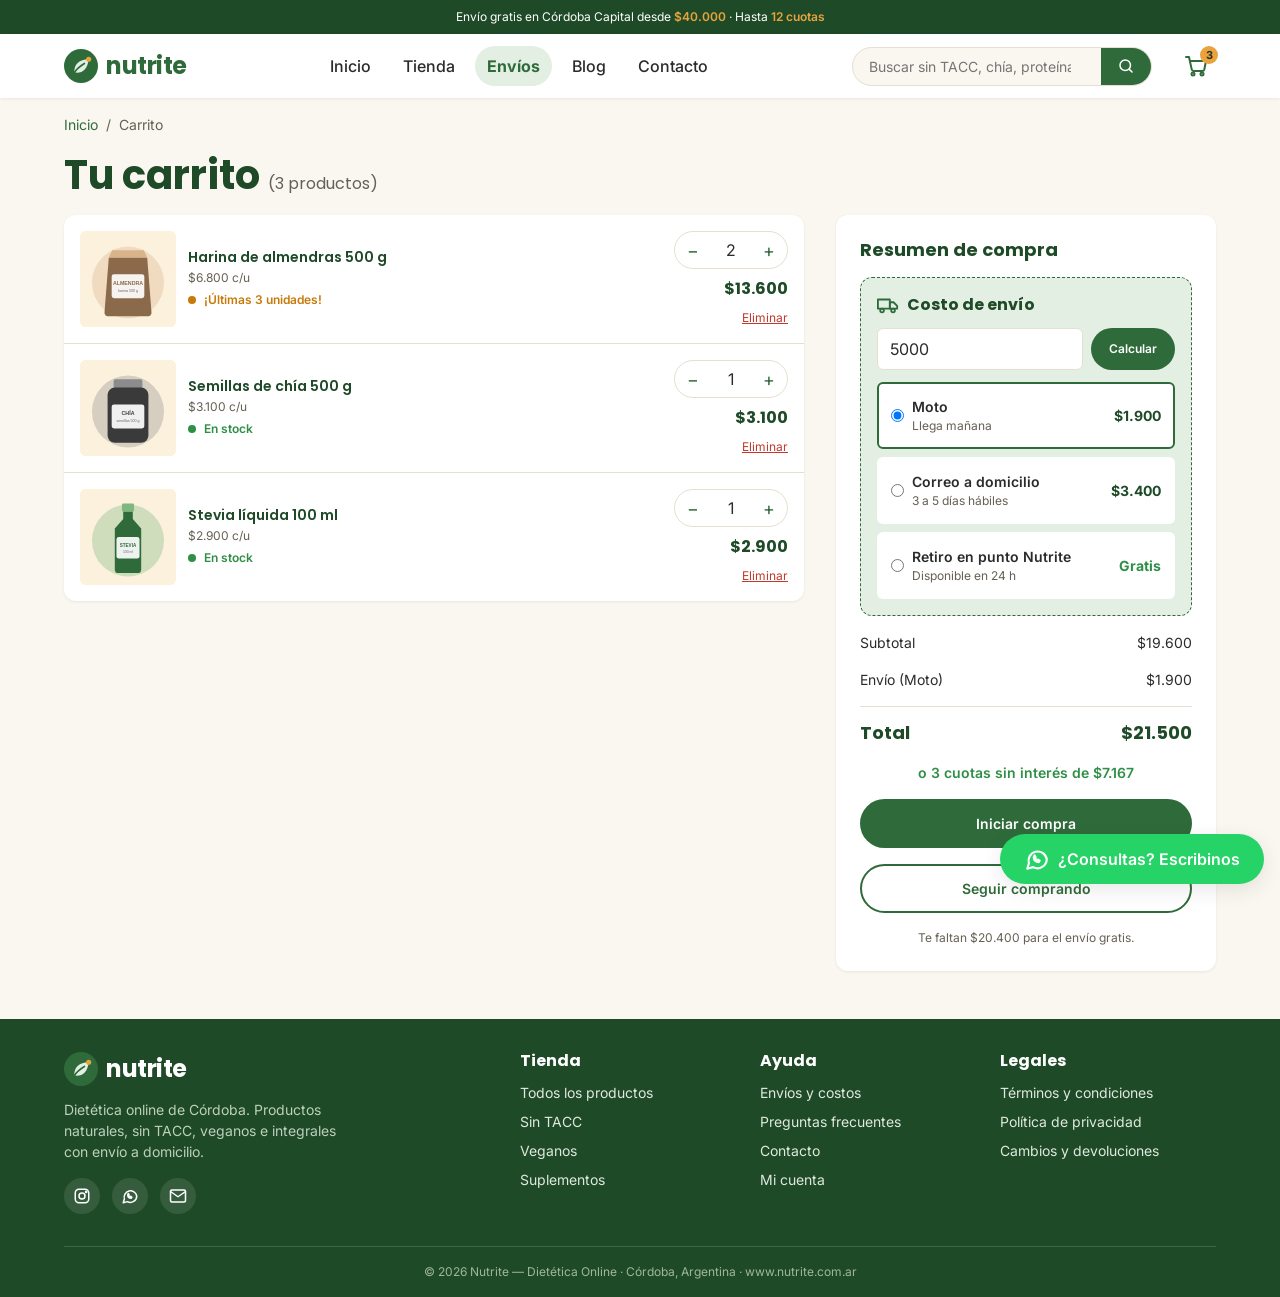
==== carrito.html @ f54d7ce0 "Base del TP4: Nutrite SP3 sin carpeta /pages y CSS unificado en un solo main.css" ====
<!DOCTYPE html>
<html lang="es">
<head>
  <meta charset="UTF-8">
  <meta name="viewport" content="width=device-width, initial-scale=1.0">
  <meta name="description" content="Tu carrito de compras en Nutrite.">
  <title>Carrito | Nutrite — Dietética Online</title>
  <link rel="icon" href="assets/img/logo.svg" type="image/svg+xml">
  <link rel="preconnect" href="https://fonts.googleapis.com">
  <link rel="preconnect" href="https://fonts.gstatic.com" crossorigin>
  <link href="https://fonts.googleapis.com/css2?family=Inter:wght@400;500;600;700&family=Poppins:wght@600;700&display=swap" rel="stylesheet">
  <link rel="stylesheet" href="assets/css/main.css">
</head>
<body>
  <div class="barra-promo">
    Envío gratis en Córdoba Capital desde <span class="barra-promo__destacado">$40.000</span> · Hasta <span class="barra-promo__destacado">12 cuotas</span>
  </div>

  <header class="header">
    <div class="header__contenido l-contenedor">
      <input type="checkbox" id="menu-toggle" class="header__toggle-input">
      <label for="menu-toggle" class="header__toggle" aria-label="Abrir menú">
        <span class="header__toggle-linea"></span>
        <span class="header__toggle-linea"></span>
        <span class="header__toggle-linea"></span>
      </label>

      <a href="index.html" class="logo" aria-label="Nutrite - Inicio">
        <img class="logo__imagen" src="assets/img/logo.svg" alt="">
        <span class="logo__texto">nutrite</span>
      </a>

      <nav class="nav" aria-label="Navegación principal">
        <ul class="nav__lista">
          <li class="nav__item"><a class="nav__link" href="index.html">Inicio</a></li>
          <li class="nav__item"><a class="nav__link" href="catalogo.html">Tienda</a></li>
          <li class="nav__item"><a class="nav__link nav__link--activo" href="carrito.html">Envíos</a></li>
          <li class="nav__item"><a class="nav__link" href="#">Blog</a></li>
          <li class="nav__item"><a class="nav__link" href="contacto.html">Contacto</a></li>
        </ul>
      </nav>

      <form class="buscador" action="catalogo.html" role="search">
        <label for="buscar" class="u-visualmente-oculto">Buscar productos</label>
        <input class="buscador__input" type="search" id="buscar" name="q" placeholder="Buscar sin TACC, chía, proteína...">
        <button class="buscador__boton" type="submit" aria-label="Buscar">
          <img class="buscador__icono" src="assets/img/iconos/buscar-blanco.svg" alt="">
        </button>
      </form>

      <a href="carrito.html" class="carrito-icono" aria-label="Ver carrito (3 productos)">
        <img class="carrito-icono__imagen" src="assets/img/iconos/carrito.svg" alt="">
        <span class="carrito-icono__contador">3</span>
      </a>
    </div>
  </header>

  <main>
    <div class="l-contenedor">
      <nav class="breadcrumb" aria-label="Migas de pan">
        <ol class="breadcrumb__lista"><li class="breadcrumb__item"><a class="breadcrumb__link" href="index.html">Inicio</a></li><li class="breadcrumb__item">Carrito</li></ol>
      </nav>
      <h1>Tu carrito <span class="carrito__cantidad">(3 productos)</span></h1>

      <div class="carrito u-mt-4">
        <ul class="carrito__lista">
          <li class="item-carrito">
            <img class="item-carrito__imagen" src="assets/img/productos/harina-almendras.svg" alt="Harina de almendras 500 g">
            <div class="item-carrito__info">
              <h3 class="item-carrito__nombre">Harina de almendras 500 g</h3>
              <span class="item-carrito__unitario">$6.800 c/u</span>
              <span class="stock stock--ultimas">¡Últimas 3 unidades!</span>
            </div>
            <div class="item-carrito__acciones">
              <div class="cantidad"><button class="cantidad__boton" aria-label="Restar">−</button><input class="cantidad__input" type="number" value="2" aria-label="Cantidad"><button class="cantidad__boton" aria-label="Sumar">+</button></div>
              <span class="item-carrito__subtotal">$13.600</span>
              <button class="item-carrito__eliminar">Eliminar</button>
            </div>
          </li>
          <li class="item-carrito">
            <img class="item-carrito__imagen" src="assets/img/productos/semillas-chia.svg" alt="Semillas de chía 500 g">
            <div class="item-carrito__info">
              <h3 class="item-carrito__nombre">Semillas de chía 500 g</h3>
              <span class="item-carrito__unitario">$3.100 c/u</span>
              <span class="stock stock--disponible">En stock</span>
            </div>
            <div class="item-carrito__acciones">
              <div class="cantidad"><button class="cantidad__boton" aria-label="Restar">−</button><input class="cantidad__input" type="number" value="1" aria-label="Cantidad"><button class="cantidad__boton" aria-label="Sumar">+</button></div>
              <span class="item-carrito__subtotal">$3.100</span>
              <button class="item-carrito__eliminar">Eliminar</button>
            </div>
          </li>
          <li class="item-carrito">
            <img class="item-carrito__imagen" src="assets/img/productos/stevia-liquida.svg" alt="Stevia líquida 100 ml">
            <div class="item-carrito__info">
              <h3 class="item-carrito__nombre">Stevia líquida 100 ml</h3>
              <span class="item-carrito__unitario">$2.900 c/u</span>
              <span class="stock stock--disponible">En stock</span>
            </div>
            <div class="item-carrito__acciones">
              <div class="cantidad"><button class="cantidad__boton" aria-label="Restar">−</button><input class="cantidad__input" type="number" value="1" aria-label="Cantidad"><button class="cantidad__boton" aria-label="Sumar">+</button></div>
              <span class="item-carrito__subtotal">$2.900</span>
              <button class="item-carrito__eliminar">Eliminar</button>
            </div>
          </li>
        </ul>

        <aside class="resumen">
          <h2 class="resumen__titulo">Resumen de compra</h2>

          <div class="calculadora-envio">
            <h3 class="calculadora-envio__titulo"><img class="calculadora-envio__icono" src="assets/img/iconos/envio.svg" alt=""> Costo de envío</h3>
            <form class="calculadora-envio__form">
              <label for="cp-carrito" class="u-visualmente-oculto">Código postal</label>
              <input class="calculadora-envio__input" id="cp-carrito" type="text" inputmode="numeric" value="5000">
              <button class="btn btn--primario btn--chico" type="submit">Calcular</button>
            </form>
            <div class="calculadora-envio__resultados">
              <label class="opcion-envio"><span class="opcion-envio__info"><input type="radio" name="envio" checked><span><span class="opcion-envio__nombre">Moto</span><span class="opcion-envio__tiempo">Llega mañana</span></span></span><span class="opcion-envio__precio">$1.900</span></label>
              <label class="opcion-envio"><span class="opcion-envio__info"><input type="radio" name="envio"><span><span class="opcion-envio__nombre">Correo a domicilio</span><span class="opcion-envio__tiempo">3 a 5 días hábiles</span></span></span><span class="opcion-envio__precio">$3.400</span></label>
              <label class="opcion-envio"><span class="opcion-envio__info"><input type="radio" name="envio"><span><span class="opcion-envio__nombre">Retiro en punto Nutrite</span><span class="opcion-envio__tiempo">Disponible en 24 h</span></span></span><span class="opcion-envio__precio opcion-envio__precio--gratis">Gratis</span></label>
            </div>
          </div>

          <div class="resumen__linea"><span>Subtotal</span><span>$19.600</span></div>
          <div class="resumen__linea"><span>Envío (Moto)</span><span>$1.900</span></div>
          <div class="resumen__linea resumen__linea--total"><span>Total</span><span>$21.500</span></div>
          <p class="producto__cuotas u-texto-centro">o 3 cuotas sin interés de $7.167</p>
          <a class="btn btn--primario btn--bloque" href="checkout.html">Iniciar compra</a>
          <a class="btn btn--secundario btn--bloque" href="catalogo.html">Seguir comprando</a>
          <p class="resumen__nota">Te faltan $20.400 para el envío gratis.</p>
        </aside>
      </div>
    </div>
  </main>

  <footer class="footer">
    <div class="l-contenedor">
      <div class="footer__grilla">
        <div class="footer__marca">
          <a href="index.html" class="logo logo--footer">
            <img class="logo__imagen" src="assets/img/logo.svg" alt="">
            <span class="logo__texto logo__texto--claro">nutrite</span>
          </a>
          <p class="footer__descripcion">Dietética online de Córdoba. Productos naturales, sin TACC, veganos e integrales con envío a domicilio.</p>
          <div class="footer__redes">
            <a class="footer__red" href="https://www.instagram.com/nutrite_dieteticaonline" aria-label="Instagram"><img class="footer__red-icono" src="assets/img/iconos/camara-blanco.svg" alt=""></a>
            <a class="footer__red" href="#" aria-label="WhatsApp"><img class="footer__red-icono" src="assets/img/iconos/chat-blanco.svg" alt=""></a>
            <a class="footer__red" href="#" aria-label="Email"><img class="footer__red-icono" src="assets/img/iconos/mail-blanco.svg" alt=""></a>
          </div>
        </div>
        <div>
          <h3 class="footer__titulo">Tienda</h3>
          <ul class="footer__lista">
            <li><a class="footer__link" href="catalogo.html">Todos los productos</a></li>
            <li><a class="footer__link" href="catalogo.html">Sin TACC</a></li>
            <li><a class="footer__link" href="catalogo.html">Veganos</a></li>
            <li><a class="footer__link" href="catalogo.html">Suplementos</a></li>
          </ul>
        </div>
        <div>
          <h3 class="footer__titulo">Ayuda</h3>
          <ul class="footer__lista">
            <li><a class="footer__link" href="carrito.html">Envíos y costos</a></li>
            <li><a class="footer__link" href="contacto.html">Preguntas frecuentes</a></li>
            <li><a class="footer__link" href="contacto.html">Contacto</a></li>
            <li><a class="footer__link" href="#">Mi cuenta</a></li>
          </ul>
        </div>
        <div>
          <h3 class="footer__titulo">Legales</h3>
          <ul class="footer__lista">
            <li><a class="footer__link" href="#">Términos y condiciones</a></li>
            <li><a class="footer__link" href="#">Política de privacidad</a></li>
            <li><a class="footer__link" href="#">Cambios y devoluciones</a></li>
          </ul>
        </div>
      </div>
      <p class="footer__legal">© 2026 Nutrite — Dietética Online · Córdoba, Argentina · www.nutrite.com.ar</p>
    </div>
  </footer>

  <a class="whatsapp-flotante" href="#" aria-label="Consultar por WhatsApp">
    <img class="whatsapp-flotante__icono" src="assets/img/iconos/chat-blanco.svg" alt="">
    <span class="whatsapp-flotante__texto">¿Consultas? Escribinos</span>
  </a>
</body>
</html>
---- assets/css/main.css ----
/* =========================================================
   NUTRITE — Hoja de estilos principal (unificada)
   Antes se cargaba en 19 archivos separados vía @import;
   se unificó en un solo archivo para evitar 19 requests HTTP
   extra en cascada al cargar la página.
   Metodología de nombres: BEM + prefijos (l-, u-, is-)
   ========================================================= */


/* ---- 1. Base — variables ---- */
/* =========================================================
   Variables (design tokens)
   Centralizan colores, tipografías, espaciados y breakpoints
   de referencia para mantener coherencia visual.
   ========================================================= */
:root {
  /* Paleta de marca */
  --color-primario: #2f6b3a;        /* verde hoja */
  --color-primario-oscuro: #1f4a28;
  --color-primario-claro: #e3efe2;
  --color-acento: #e8a33d;          /* miel */
  --color-acento-claro: #fcf1dd;

  /* Neutros */
  --color-fondo: #faf7f0;           /* crema */
  --color-superficie: #ffffff;
  --color-texto: #2b2b2b;
  --color-texto-suave: #666055;
  --color-borde: #e6dfd0;

  /* Estados de stock (Req. 2) */
  --color-stock-ok: #2f8f46;
  --color-stock-bajo: #c77a0a;
  --color-stock-sin: #c0392b;

  /* Tipografía */
  --fuente-titulos: "Poppins", system-ui, sans-serif;
  --fuente-texto: "Inter", system-ui, sans-serif;
  --texto-xs: 0.75rem;
  --texto-sm: 0.875rem;
  --texto-base: 1rem;
  --texto-lg: 1.125rem;
  --texto-xl: 1.5rem;
  --texto-2xl: 2rem;
  --texto-3xl: 2.5rem;

  /* Espaciado (escala de 4px) */
  --esp-1: 0.25rem;
  --esp-2: 0.5rem;
  --esp-3: 0.75rem;
  --esp-4: 1rem;
  --esp-5: 1.5rem;
  --esp-6: 2rem;
  --esp-7: 3rem;
  --esp-8: 4rem;

  /* Bordes y sombras */
  --radio-sm: 6px;
  --radio-md: 12px;
  --radio-lg: 20px;
  --radio-pill: 999px;
  --sombra-sm: 0 1px 3px rgba(43, 43, 43, 0.08);
  --sombra-md: 0 6px 20px rgba(43, 43, 43, 0.10);

  /* Layout */
  --ancho-max: 1200px;
  --alto-header: 64px;
  --transicion: 0.2s ease;
}

/* Breakpoints usados en los media queries (mobile-first):
   - Tablet chica:  min-width: 600px
   - Tablet:        min-width: 768px
   - Escritorio:    min-width: 1024px
   - Escritorio XL: min-width: 1280px */


/* ---- 1. Base — reset ---- */
/* Reset mínimo y moderno */
*,
*::before,
*::after { box-sizing: border-box; }

* { margin: 0; padding: 0; }

html { -webkit-text-size-adjust: 100%; scroll-behavior: smooth; }

body { min-height: 100vh; line-height: 1.5; }

img, svg, picture { display: block; max-width: 100%; height: auto; }

input, button, select, textarea { font: inherit; color: inherit; }

button { cursor: pointer; background: none; border: none; }

a { color: inherit; text-decoration: none; }

ul, ol { list-style: none; }

table { border-collapse: collapse; width: 100%; }


/* ---- 1. Base — tipografía ---- */
/* Tipografía base */
body {
  font-family: var(--fuente-texto);
  font-size: var(--texto-base);
  color: var(--color-texto);
  background-color: var(--color-fondo);
}

h1, h2, h3, h4 {
  font-family: var(--fuente-titulos);
  line-height: 1.2;
  color: var(--color-primario-oscuro);
}

h1 { font-size: var(--texto-2xl); }
h2 { font-size: var(--texto-xl); }
h3 { font-size: var(--texto-lg); }

p { color: var(--color-texto-suave); }

strong { color: var(--color-texto); }

:focus-visible {
  outline: 3px solid var(--color-acento);
  outline-offset: 2px;
}

@media (min-width: 1024px) {
  h1 { font-size: var(--texto-3xl); }
  h2 { font-size: var(--texto-2xl); }
}


/* ---- 2. Layout ---- */
/* =========================================================
   Layout (prefijo l-): contenedores y grillas genéricas
   ========================================================= */
.l-contenedor {
  width: 100%;
  max-width: var(--ancho-max);
  margin-inline: auto;
  padding-inline: var(--esp-4);
}

.l-seccion { padding-block: var(--esp-6); }

.l-seccion__titulo {
  margin-bottom: var(--esp-5);
  display: flex;
  justify-content: space-between;
  align-items: baseline;
  gap: var(--esp-4);
}

.l-seccion__link {
  font-size: var(--texto-sm);
  font-weight: 600;
  color: var(--color-primario);
  white-space: nowrap;
}

/* Grilla de productos: 2 col mobile → 3 tablet → 4 desktop */
.l-grilla {
  display: grid;
  grid-template-columns: repeat(2, 1fr);
  gap: var(--esp-3);
}

/* Breadcrumb (migas de pan) */
.breadcrumb {
  display: flex;
  flex-wrap: wrap;
  gap: var(--esp-2);
  font-size: var(--texto-sm);
  color: var(--color-texto-suave);
  padding-block: var(--esp-4);
}
.breadcrumb__item:not(:last-child)::after { content: "/"; margin-left: var(--esp-2); }
.breadcrumb__link { color: var(--color-primario); }
.breadcrumb__link:hover { text-decoration: underline; }

@media (min-width: 600px) {
  .l-contenedor { padding-inline: var(--esp-5); }
  .l-grilla { grid-template-columns: repeat(3, 1fr); gap: var(--esp-4); }
}

@media (min-width: 768px) {
  .l-grilla { grid-template-columns: repeat(4, 1fr); }
}

@media (min-width: 1024px) {
  .l-seccion { padding-block: var(--esp-8); }
  .l-grilla { gap: var(--esp-5); }
}

/* Modificadores de layout */
.l-seccion--sin-arriba { padding-top: 0 !important; }
.breadcrumb__lista { display: contents; }


/* ---- 2. Layout — header ---- */
/* =========================================================
   Bloque: header  (+ bloques anidados: barra-promo, logo,
   nav, buscador, carrito-icono)
   Menú mobile resuelto solo con CSS (checkbox + :checked)
   ========================================================= */
.barra-promo {
  background: var(--color-primario-oscuro);
  color: #fff;
  font-size: var(--texto-xs);
  text-align: center;
  padding: var(--esp-2) var(--esp-4);
}
.barra-promo__destacado { color: var(--color-acento); font-weight: 600; }

.header {
  position: sticky;
  top: 0;
  z-index: 100;
  background: var(--color-superficie);
  box-shadow: var(--sombra-sm);
}

.header__contenido {
  position: relative;
  display: grid;
  grid-template-columns: auto 1fr auto;
  grid-template-areas:
    "toggle logo carrito"
    "buscador buscador buscador";
  align-items: center;
  gap: var(--esp-3);
  padding-block: var(--esp-3);
}

/* --- Botón hamburguesa (solo mobile) --- */
.header__toggle-input { position: absolute; opacity: 0; pointer-events: none; }

.header__toggle {
  grid-area: toggle;
  display: flex;
  flex-direction: column;
  justify-content: center;
  gap: 5px;
  width: 40px;
  height: 40px;
  padding: 8px;
  cursor: pointer;
  border-radius: var(--radio-sm);
}
.header__toggle-linea {
  display: block;
  height: 2px;
  background: var(--color-primario-oscuro);
  border-radius: 2px;
  transition: transform var(--transicion), opacity var(--transicion);
}
.header__toggle-input:focus-visible + .header__toggle { outline: 3px solid var(--color-acento); }

/* Animación hamburguesa → X */
.header__toggle-input:checked + .header__toggle .header__toggle-linea:nth-child(1) { transform: translateY(7px) rotate(45deg); }
.header__toggle-input:checked + .header__toggle .header__toggle-linea:nth-child(2) { opacity: 0; }
.header__toggle-input:checked + .header__toggle .header__toggle-linea:nth-child(3) { transform: translateY(-7px) rotate(-45deg); }

/* --- Logo --- */
.logo {
  grid-area: logo;
  display: flex;
  align-items: center;
  gap: var(--esp-2);
  justify-self: center;
}
.logo__imagen { width: 34px; height: 34px; }
.logo__texto {
  font-family: var(--fuente-titulos);
  font-weight: 700;
  font-size: var(--texto-xl);
  color: var(--color-primario);
  letter-spacing: -0.5px;
}
.logo__texto--claro { color: #fff; }

/* --- Navegación principal --- */
.nav {
  grid-area: nav;
  position: absolute;
  top: 100%;
  left: 0;
  right: 0;
  background: var(--color-superficie);
  border-top: 1px solid var(--color-borde);
  box-shadow: var(--sombra-md);
  max-height: 0;
  overflow: hidden;
  transition: max-height 0.3s ease;
}
.header__toggle-input:checked ~ .nav { max-height: 400px; }

.nav__lista { display: flex; flex-direction: column; }
.nav__link {
  display: block;
  padding: var(--esp-4);
  font-weight: 500;
  border-bottom: 1px solid var(--color-borde);
  transition: color var(--transicion), background var(--transicion);
}
.nav__link:hover { color: var(--color-primario); background: var(--color-primario-claro); }
.nav__link--activo { color: var(--color-primario); font-weight: 700; }

/* --- Buscador (Req. 1) --- */
.buscador {
  grid-area: buscador;
  display: flex;
  background: var(--color-fondo);
  border: 1px solid var(--color-borde);
  border-radius: var(--radio-pill);
  overflow: hidden;
}
.buscador__input {
  flex: 1;
  min-width: 0;
  border: none;
  background: transparent;
  padding: var(--esp-2) var(--esp-4);
  font-size: var(--texto-sm);
}
.buscador__input:focus { outline: none; }
.buscador:focus-within { border-color: var(--color-primario); box-shadow: 0 0 0 3px var(--color-primario-claro); }
.buscador__boton {
  display: grid;
  place-items: center;
  padding-inline: var(--esp-4);
  background: var(--color-primario);
  color: #fff;
}
.buscador__icono { width: 18px; height: 18px; }

/* --- Ícono de carrito (Req. 4: accesible desde cualquier pantalla) --- */
.carrito-icono {
  grid-area: carrito;
  position: relative;
  display: grid;
  place-items: center;
  width: 40px;
  height: 40px;
  border-radius: 50%;
  color: var(--color-primario-oscuro);
  transition: background var(--transicion);
}
.carrito-icono:hover { background: var(--color-primario-claro); }
.carrito-icono__imagen { width: 24px; height: 24px; }
.carrito-icono__contador {
  position: absolute;
  top: 0;
  right: -2px;
  min-width: 18px;
  height: 18px;
  padding-inline: 4px;
  border-radius: var(--radio-pill);
  background: var(--color-acento);
  color: var(--color-texto);
  font-size: 11px;
  font-weight: 700;
  display: grid;
  place-items: center;
}

/* ---------- Tablet ---------- */
@media (min-width: 600px) {
  .header__contenido {
    grid-template-columns: auto auto 1fr auto;
    grid-template-areas: "toggle logo buscador carrito";
    gap: var(--esp-4);
  }
  .logo { justify-self: start; }
}

/* ---------- Escritorio: menú horizontal, sin hamburguesa ---------- */
@media (min-width: 1024px) {
  .header__contenido {
    grid-template-columns: auto 1fr minmax(220px, 300px) auto;
    grid-template-areas: "logo nav buscador carrito";
    gap: var(--esp-5);
  }
  .header__toggle { display: none; }
  .nav {
    position: static;
    max-height: none;
    overflow: visible;
    border: none;
    box-shadow: none;
    background: transparent;
  }
  .nav__lista { flex-direction: row; justify-content: center; gap: var(--esp-2); }
  .nav__link {
    padding: var(--esp-2) var(--esp-3);
    border: none;
    border-radius: var(--radio-pill);
  }
  .nav__link--activo { background: var(--color-primario-claro); }
}


/* ---- 2. Layout — footer ---- */
/* Bloque: footer */
.footer {
  background: var(--color-primario-oscuro);
  color: #dfe9de;
  margin-top: var(--esp-7);
  padding-top: var(--esp-6);
}
.footer__grilla {
  display: grid;
  grid-template-columns: 1fr;
  gap: var(--esp-5);
}
.footer__descripcion { color: #bcd0bb; font-size: var(--texto-sm); margin-top: var(--esp-3); max-width: 32ch; }
.footer__titulo { color: #fff; font-size: var(--texto-base); margin-bottom: var(--esp-3); }
.footer__lista { display: flex; flex-direction: column; gap: var(--esp-2); font-size: var(--texto-sm); }
.footer__link { color: #dfe9de; transition: color var(--transicion); }
.footer__link:hover { color: var(--color-acento); }
.footer__redes { display: flex; gap: var(--esp-3); margin-top: var(--esp-4); }
.footer__red {
  display: grid; place-items: center;
  width: 36px; height: 36px;
  border-radius: 50%;
  background: rgba(255, 255, 255, 0.1);
  transition: background var(--transicion);
}
.footer__red:hover { background: var(--color-acento); }
.footer__red-icono { width: 18px; height: 18px; }
.footer__legal {
  margin-top: var(--esp-6);
  padding-block: var(--esp-4);
  border-top: 1px solid rgba(255, 255, 255, 0.15);
  font-size: var(--texto-xs);
  color: #9fb69e;
  text-align: center;
}

/* Botón flotante de WhatsApp (Req. 5) */
.whatsapp-flotante {
  position: fixed;
  right: var(--esp-4);
  bottom: var(--esp-4);
  z-index: 90;
  display: flex;
  align-items: center;
  gap: var(--esp-2);
  padding: var(--esp-3);
  border-radius: var(--radio-pill);
  background: #25d366;
  color: #fff;
  font-weight: 600;
  box-shadow: var(--sombra-md);
  transition: transform var(--transicion);
}
.whatsapp-flotante:hover { transform: scale(1.05); }
.whatsapp-flotante__icono { width: 26px; height: 26px; }
.whatsapp-flotante__texto { display: none; }

@media (min-width: 600px) {
  .footer__grilla { grid-template-columns: repeat(2, 1fr); }
}
@media (min-width: 1024px) {
  .footer__grilla { grid-template-columns: 2fr 1fr 1fr 1fr; }
  .whatsapp-flotante { padding: var(--esp-3) var(--esp-5); }
  .whatsapp-flotante__texto { display: inline; }
}
.logo--footer { justify-self: start; }


/* ---- 3. Componentes — botones ---- */
/* Bloque: btn  — modificadores de variante y tamaño */
.btn {
  display: inline-flex;
  align-items: center;
  justify-content: center;
  gap: var(--esp-2);
  padding: var(--esp-3) var(--esp-5);
  border-radius: var(--radio-pill);
  font-weight: 600;
  font-size: var(--texto-sm);
  border: 2px solid transparent;
  transition: background var(--transicion), color var(--transicion), transform var(--transicion);
  white-space: nowrap;
}
.btn:active { transform: scale(0.97); }

.btn--primario { background: var(--color-primario); color: #fff; }
.btn--primario:hover { background: var(--color-primario-oscuro); }

.btn--acento { background: var(--color-acento); color: var(--color-texto); }
.btn--acento:hover { background: #d48f27; }

.btn--secundario { background: transparent; color: var(--color-primario); border-color: var(--color-primario); }
.btn--secundario:hover { background: var(--color-primario-claro); }

.btn--whatsapp { background: #25d366; color: #fff; }
.btn--whatsapp:hover { background: #1da851; }

.btn--bloque { width: 100%; }
.btn--chico { padding: var(--esp-2) var(--esp-4); font-size: var(--texto-xs); }
.btn__icono { width: 18px; height: 18px; }

.btn:disabled,
.btn--deshabilitado {
  background: var(--color-borde);
  color: var(--color-texto-suave);
  cursor: not-allowed;
  pointer-events: none;
}


/* ---- 3. Componentes — badges ---- */
/* Bloque: badge — etiquetas de atributos (sin TACC, vegano, etc.) */
.badge {
  display: inline-block;
  padding: 2px var(--esp-2);
  border-radius: var(--radio-pill);
  font-size: 11px;
  font-weight: 600;
  letter-spacing: 0.2px;
  background: var(--color-primario-claro);
  color: var(--color-primario-oscuro);
}
.badge--sin-tacc { background: #fdecc8; color: #8a5a00; }
.badge--vegano { background: #dff3df; color: #23652f; }
.badge--sin-azucar { background: #e3ecfa; color: #2c4f86; }
.badge--integral { background: #f1e6da; color: #7a4f2a; }
.badge--oferta { background: var(--color-stock-sin); color: #fff; }

.badges { display: flex; flex-wrap: wrap; gap: var(--esp-1); }


/* ---- 3. Componentes — tarjetas ---- */
/* =========================================================
   Bloque: producto-card  (tarjeta de producto en grillas)
   Bloque: categoria-card (acceso a categorías)
   ========================================================= */
.producto-card {
  position: relative;
  display: flex;
  flex-direction: column;
  background: var(--color-superficie);
  border-radius: var(--radio-md);
  box-shadow: var(--sombra-sm);
  overflow: hidden;
  transition: box-shadow var(--transicion), transform var(--transicion);
}
.producto-card:hover { box-shadow: var(--sombra-md); transform: translateY(-3px); }

.producto-card__imagen-link { display: block; background: var(--color-acento-claro); }
.producto-card__imagen { width: 100%; aspect-ratio: 1 / 1; object-fit: cover; }

.producto-card__cuerpo {
  display: flex;
  flex-direction: column;
  gap: var(--esp-2);
  flex: 1;
  padding: var(--esp-3);
}
.producto-card__categoria { font-size: var(--texto-xs); color: var(--color-texto-suave); text-transform: uppercase; letter-spacing: 0.5px; }
.producto-card__nombre { font-size: var(--texto-sm); font-weight: 600; color: var(--color-texto); line-height: 1.3; }
.producto-card__nombre a:hover { color: var(--color-primario); }
.producto-card__precio { font-family: var(--fuente-titulos); font-size: var(--texto-lg); font-weight: 700; color: var(--color-primario-oscuro); }
.producto-card__cuotas { font-size: var(--texto-xs); color: var(--color-stock-ok); }
.producto-card__pie { margin-top: auto; display: flex; flex-direction: column; gap: var(--esp-2); }

/* Modificador: producto sin stock → atenuado */
.producto-card--sin-stock .producto-card__imagen { filter: grayscale(0.8); opacity: 0.6; }

/* Etiqueta en esquina */
.producto-card__etiqueta { position: absolute; top: var(--esp-2); left: var(--esp-2); }

/* ---------- Categoría ---------- */
.categoria-card {
  display: flex;
  flex-direction: column;
  align-items: center;
  gap: var(--esp-2);
  padding: var(--esp-4) var(--esp-2);
  background: var(--color-superficie);
  border-radius: var(--radio-md);
  box-shadow: var(--sombra-sm);
  text-align: center;
  transition: transform var(--transicion), box-shadow var(--transicion);
}
.categoria-card:hover { transform: translateY(-3px); box-shadow: var(--sombra-md); }
.categoria-card__icono {
  width: 56px;
  height: 56px;
  padding: 12px;
  border-radius: 50%;
  background: var(--color-primario-claro);
}
.categoria-card__nombre { font-size: var(--texto-sm); font-weight: 600; color: var(--color-texto); }

@media (min-width: 600px) {
  .producto-card__cuerpo { padding: var(--esp-4); }
  .producto-card__nombre { font-size: var(--texto-base); }
}


/* ---- 3. Componentes — formularios ---- */
/* Bloque: form / campo — estilos de formularios reutilizables */
.form { display: grid; gap: var(--esp-4); }
.form__fila { display: grid; gap: var(--esp-4); }

.campo { display: flex; flex-direction: column; gap: var(--esp-1); }
.campo__label { font-size: var(--texto-sm); font-weight: 600; color: var(--color-texto); }
.campo__input,
.campo__select,
.campo__textarea {
  width: 100%;
  padding: var(--esp-3);
  border: 1px solid var(--color-borde);
  border-radius: var(--radio-sm);
  background: var(--color-superficie);
  transition: border-color var(--transicion), box-shadow var(--transicion);
}
.campo__input:focus,
.campo__select:focus,
.campo__textarea:focus {
  outline: none;
  border-color: var(--color-primario);
  box-shadow: 0 0 0 3px var(--color-primario-claro);
}
.campo__textarea { min-height: 120px; resize: vertical; }
.campo__ayuda { font-size: var(--texto-xs); color: var(--color-texto-suave); }
.campo--error .campo__input { border-color: var(--color-stock-sin); }
.campo--error .campo__ayuda { color: var(--color-stock-sin); }

/* Selector de cantidad (Req. 4) */
.cantidad {
  display: inline-flex;
  align-items: center;
  border: 1px solid var(--color-borde);
  border-radius: var(--radio-pill);
  overflow: hidden;
  background: var(--color-superficie);
}
.cantidad__boton { width: 36px; height: 36px; font-size: var(--texto-lg); color: var(--color-primario); }
.cantidad__boton:hover { background: var(--color-primario-claro); }
.cantidad__input {
  width: 40px;
  text-align: center;
  border: none;
  background: transparent;
  -moz-appearance: textfield;
}
.cantidad__input::-webkit-inner-spin-button { -webkit-appearance: none; }

@media (min-width: 600px) {
  .form__fila--2col { grid-template-columns: 1fr 1fr; }
}


/* ---- 3. Componentes — stock ---- */
/* =========================================================
   Bloque: stock — Indicador de disponibilidad (Req. 2 / HU2)
   Tres estados mediante modificadores de color.
   ========================================================= */
.stock {
  display: inline-flex;
  align-items: center;
  gap: var(--esp-2);
  font-size: var(--texto-xs);
  font-weight: 600;
}
.stock::before {
  content: "";
  width: 8px;
  height: 8px;
  border-radius: 50%;
  background: currentColor;
}
.stock--disponible { color: var(--color-stock-ok); }
.stock--ultimas { color: var(--color-stock-bajo); }
.stock--sin-stock { color: var(--color-stock-sin); }

/* Variante destacada para la ficha de producto */
.stock--grande {
  font-size: var(--texto-sm);
  padding: var(--esp-2) var(--esp-3);
  border-radius: var(--radio-sm);
  background: color-mix(in srgb, currentColor 10%, transparent);
}
.stock--ultimas.stock--grande::before { animation: stock-pulso 1.4s infinite; }

@keyframes stock-pulso {
  0%, 100% { opacity: 1; }
  50% { opacity: 0.3; }
}


/* ---- 3. Componentes — envío ---- */
/* =========================================================
   Bloque: calculadora-envio — costo y tiempo por CP (Req. 3)
   ========================================================= */
.calculadora-envio {
  padding: var(--esp-4);
  border: 1px dashed var(--color-primario);
  border-radius: var(--radio-md);
  background: var(--color-primario-claro);
}
.calculadora-envio__titulo {
  display: flex;
  align-items: center;
  gap: var(--esp-2);
  font-size: var(--texto-base);
  margin-bottom: var(--esp-3);
}
.calculadora-envio__icono { width: 22px; height: 22px; }
.calculadora-envio__form { display: flex; gap: var(--esp-2); }
.calculadora-envio__input {
  flex: 1;
  width: 100%;
  min-width: 0;
  padding: var(--esp-2) var(--esp-3);
  border: 1px solid var(--color-borde);
  border-radius: var(--radio-sm);
}
.calculadora-envio__link { display: inline-block; margin-top: var(--esp-2); font-size: var(--texto-xs); color: var(--color-primario); text-decoration: underline; }

.calculadora-envio__resultados { margin-top: var(--esp-3); display: grid; gap: var(--esp-2); }
.opcion-envio {
  display: flex;
  justify-content: space-between;
  align-items: center;
  gap: var(--esp-3);
  padding: var(--esp-3);
  background: var(--color-superficie);
  border-radius: var(--radio-sm);
  border: 2px solid transparent;
  font-size: var(--texto-sm);
  cursor: pointer;
}
.opcion-envio:has(input:checked) { border-color: var(--color-primario); }
.opcion-envio__info { display: flex; align-items: center; gap: var(--esp-2); }
.opcion-envio__nombre { font-weight: 600; color: var(--color-texto); }
.opcion-envio__tiempo { display: block; font-size: var(--texto-xs); color: var(--color-texto-suave); }
.opcion-envio__precio { font-weight: 700; color: var(--color-primario-oscuro); white-space: nowrap; }
.opcion-envio__precio--gratis { color: var(--color-stock-ok); }


/* ---- 4. Página — inicio ---- */
/* ===================== PÁGINA: INICIO ===================== */

/* Bloque: hero */
.hero {
  background:
    radial-gradient(circle at 85% 20%, rgba(232, 163, 61, 0.25), transparent 45%),
    linear-gradient(135deg, var(--color-primario-claro), var(--color-fondo));
}
.hero__contenido {
  display: grid;
  gap: var(--esp-5);
  align-items: center;
  padding-block: var(--esp-6);
}
.hero__etiqueta {
  display: inline-block;
  padding: var(--esp-1) var(--esp-3);
  border-radius: var(--radio-pill);
  background: var(--color-acento-claro);
  color: #8a5a00;
  font-size: var(--texto-xs);
  font-weight: 700;
  text-transform: uppercase;
  letter-spacing: 0.5px;
}
.hero__titulo { margin-block: var(--esp-3); }
.hero__titulo-resaltado { color: var(--color-acento); }
.hero__texto { font-size: var(--texto-lg); max-width: 45ch; }
.hero__acciones { display: flex; flex-wrap: wrap; gap: var(--esp-3); margin-top: var(--esp-5); }
.hero__imagen { width: 100%; max-width: 420px; justify-self: center; }

/* Bloque: beneficios (propuesta de valor) */
.beneficios {
  display: grid;
  grid-template-columns: 1fr 1fr;
  gap: var(--esp-3);
}
.beneficios__item {
  display: flex;
  flex-direction: column;
  gap: var(--esp-2);
  padding: var(--esp-4);
  background: var(--color-superficie);
  border-radius: var(--radio-md);
  box-shadow: var(--sombra-sm);
}
.beneficios__icono {
  width: 40px; height: 40px;
  padding: 8px;
  border-radius: var(--radio-sm);
  background: var(--color-acento-claro);
  color: var(--color-acento);
}
.beneficios__titulo { font-size: var(--texto-sm); }
.beneficios__texto { font-size: var(--texto-xs); }

/* Bloque: categorias (grilla de accesos) */
.categorias {
  display: grid;
  grid-template-columns: repeat(3, 1fr);
  gap: var(--esp-3);
}

/* Bloque: banner-instagram */
.banner-instagram {
  display: grid;
  gap: var(--esp-4);
  padding: var(--esp-6) var(--esp-5);
  border-radius: var(--radio-lg);
  background: linear-gradient(135deg, var(--color-primario), var(--color-primario-oscuro));
  color: #fff;
  text-align: center;
  justify-items: center;
}
.banner-instagram__titulo { color: #fff; }
.banner-instagram__texto { color: #cfe0ce; max-width: 50ch; }

@media (min-width: 600px) {
  .categorias { grid-template-columns: repeat(3, 1fr); gap: var(--esp-4); }
}

@media (min-width: 768px) {
  .hero__contenido { grid-template-columns: 1.1fr 1fr; }
}

@media (min-width: 1024px) {
  .hero__contenido { padding-block: var(--esp-8); }
  .beneficios { grid-template-columns: repeat(4, 1fr); gap: var(--esp-5); }
  .beneficios__titulo { font-size: var(--texto-base); }
  .beneficios__texto { font-size: var(--texto-sm); }
  .categorias { grid-template-columns: repeat(6, 1fr); }
  .banner-instagram { grid-template-columns: 1fr auto; text-align: left; justify-items: start; align-items: center; padding: var(--esp-7); }
}


/* ---- 4. Página — catálogo ---- */
/* ===================== PÁGINA: CATÁLOGO (Req. 1 / HU1) ===================== */
.catalogo {
  display: grid;
  grid-template-columns: minmax(0, 1fr);
  gap: var(--esp-5);
  align-items: start;
}
.catalogo__encabezado { margin-bottom: var(--esp-4); }
.catalogo__barra {
  display: flex;
  flex-wrap: wrap;
  justify-content: space-between;
  align-items: center;
  gap: var(--esp-3);
  margin-bottom: var(--esp-4);
  font-size: var(--texto-sm);
}
.catalogo__resultados { color: var(--color-texto-suave); }
.catalogo__orden { display: flex; align-items: center; gap: var(--esp-2); }
.catalogo__orden .campo__select { width: auto; padding: var(--esp-2) var(--esp-3); }

/* Bloque: filtros — en mobile se pliega dentro de <details> */
.filtros {
  background: var(--color-superficie);
  border-radius: var(--radio-md);
  box-shadow: var(--sombra-sm);
}
.filtros__resumen {
  display: flex;
  justify-content: space-between;
  align-items: center;
  padding: var(--esp-4);
  font-weight: 700;
  cursor: pointer;
  list-style: none;
}
.filtros__resumen::-webkit-details-marker { display: none; }
.filtros__resumen::after { content: "+"; font-size: var(--texto-xl); color: var(--color-primario); }
.filtros[open] .filtros__resumen::after { content: "−"; }
.filtros__cuerpo { padding: 0 var(--esp-4) var(--esp-4); display: grid; gap: var(--esp-5); }

.filtros__grupo { border: none; }
.filtros__titulo {
  font-family: var(--fuente-titulos);
  font-size: var(--texto-sm);
  font-weight: 700;
  color: var(--color-primario-oscuro);
  margin-bottom: var(--esp-3);
  text-transform: uppercase;
  letter-spacing: 0.5px;
}
.filtros__opcion {
  display: flex;
  align-items: center;
  gap: var(--esp-2);
  padding-block: var(--esp-1);
  font-size: var(--texto-sm);
  cursor: pointer;
}
.filtros__opcion input { accent-color: var(--color-primario); width: 16px; height: 16px; }
.filtros__cantidad { margin-left: auto; color: var(--color-texto-suave); font-size: var(--texto-xs); }

/* Chips de atributos (filtro rápido tipo "píldora") */
.chips { display: flex; flex-wrap: wrap; gap: var(--esp-2); margin-bottom: var(--esp-4); }
.chip {
  display: inline-flex;
  align-items: center;
  gap: var(--esp-1);
  padding: var(--esp-1) var(--esp-3);
  border: 1px solid var(--color-borde);
  border-radius: var(--radio-pill);
  background: var(--color-superficie);
  font-size: var(--texto-sm);
  cursor: pointer;
  transition: all var(--transicion);
}
.chip:hover { border-color: var(--color-primario); }
.chip--activo { background: var(--color-primario); border-color: var(--color-primario); color: #fff; }
.chip__quitar { font-weight: 700; }

.paginacion { display: flex; justify-content: center; gap: var(--esp-2); margin-top: var(--esp-6); }
.paginacion__link {
  display: grid; place-items: center;
  width: 40px; height: 40px;
  border-radius: 50%;
  background: var(--color-superficie);
  box-shadow: var(--sombra-sm);
  font-weight: 600;
}
.paginacion__link--activo { background: var(--color-primario); color: #fff; }

/* Escritorio: sidebar fija a la izquierda */
@media (min-width: 1024px) {
  .catalogo { grid-template-columns: 260px 1fr; gap: var(--esp-6); }
  .filtros { position: sticky; top: calc(var(--alto-header) + var(--esp-5)); }
  .filtros__resumen { pointer-events: none; }
  .filtros__resumen::after { content: none; }
  .catalogo .l-grilla { grid-template-columns: repeat(3, 1fr); }
}

@media (min-width: 1280px) {
  .catalogo .l-grilla { grid-template-columns: repeat(4, 1fr); }
}


/* ---- 4. Página — producto ---- */
/* ===================== PÁGINA: DETALLE DE PRODUCTO ===================== */
.producto {
  display: grid;
  grid-template-columns: minmax(0, 1fr);
  gap: var(--esp-5);
}

/* Galería */
.producto__galeria { display: grid; gap: var(--esp-3); }
.producto__imagen-principal {
  width: 100%;
  aspect-ratio: 1 / 1;
  border-radius: var(--radio-lg);
  background: var(--color-acento-claro);
}
.producto__miniaturas { display: flex; gap: var(--esp-2); }
.producto__miniatura {
  width: 64px; height: 64px;
  border-radius: var(--radio-sm);
  border: 2px solid transparent;
  background: var(--color-acento-claro);
  cursor: pointer;
  overflow: hidden;
}
.producto__miniatura--activa { border-color: var(--color-primario); }

/* Información */
.producto__info { display: flex; flex-direction: column; gap: var(--esp-4); }
.producto__nombre { font-size: var(--texto-xl); }
.producto__precio-bloque {
  padding: var(--esp-4);
  border-radius: var(--radio-md);
  background: var(--color-superficie);
  box-shadow: var(--sombra-sm);
}
.producto__precio { font-family: var(--fuente-titulos); font-size: var(--texto-2xl); font-weight: 700; color: var(--color-primario-oscuro); }
.producto__precio-anterior { margin-left: var(--esp-2); text-decoration: line-through; color: var(--color-texto-suave); font-size: var(--texto-base); }
.producto__cuotas { font-size: var(--texto-sm); color: var(--color-stock-ok); font-weight: 600; }
.producto__medios { font-size: var(--texto-xs); margin-top: var(--esp-1); }

.producto__compra { display: flex; flex-wrap: wrap; gap: var(--esp-3); align-items: center; }
.producto__compra .btn--primario { flex: 1 1 160px; }

/* Acordeón de descripción e ingredientes */
.acordeon { border-top: 1px solid var(--color-borde); }
.acordeon__item { border-bottom: 1px solid var(--color-borde); }
.acordeon__titulo {
  display: flex; justify-content: space-between;
  padding-block: var(--esp-4);
  font-weight: 600;
  cursor: pointer;
  list-style: none;
}
.acordeon__titulo::-webkit-details-marker { display: none; }
.acordeon__titulo::after { content: "▾"; color: var(--color-primario); transition: transform var(--transicion); }
.acordeon__item[open] .acordeon__titulo::after { transform: rotate(180deg); }
.acordeon__contenido { padding-bottom: var(--esp-4); font-size: var(--texto-sm); }

.tabla-nutricional { font-size: var(--texto-sm); }
.tabla-nutricional th,
.tabla-nutricional td { padding: var(--esp-2); border-bottom: 1px solid var(--color-borde); text-align: left; }
.tabla-nutricional td:last-child { text-align: right; }

@media (min-width: 1024px) {
  .producto { grid-template-columns: 1fr 1fr; gap: var(--esp-7); align-items: start; }
  .producto__galeria { position: sticky; top: calc(var(--alto-header) + var(--esp-5)); }
  .producto__nombre { font-size: var(--texto-2xl); }
  .producto__miniatura { width: 80px; height: 80px; }
}


/* ---- 4. Página — carrito ---- */
/* ===================== PÁGINA: CARRITO (Req. 3 y 4) ===================== */
.carrito { display: grid; grid-template-columns: minmax(0, 1fr); gap: var(--esp-5); align-items: start; }

.carrito__lista {
  background: var(--color-superficie);
  border-radius: var(--radio-md);
  box-shadow: var(--sombra-sm);
}

/* Bloque: item-carrito */
.item-carrito {
  display: grid;
  grid-template-columns: 72px 1fr;
  grid-template-areas:
    "imagen info"
    "imagen acciones";
  gap: var(--esp-2) var(--esp-3);
  padding: var(--esp-4);
  border-bottom: 1px solid var(--color-borde);
}
.item-carrito:last-child { border-bottom: none; }
.item-carrito__imagen { grid-area: imagen; width: 72px; height: 72px; border-radius: var(--radio-sm); background: var(--color-acento-claro); }
.item-carrito__info { grid-area: info; display: flex; flex-direction: column; gap: var(--esp-1); }
.item-carrito__nombre { font-weight: 600; font-size: var(--texto-sm); }
.item-carrito__unitario { font-size: var(--texto-xs); color: var(--color-texto-suave); }
.item-carrito__acciones { grid-area: acciones; display: flex; align-items: center; justify-content: space-between; gap: var(--esp-2); flex-wrap: wrap; }
.item-carrito__subtotal { font-family: var(--fuente-titulos); font-weight: 700; color: var(--color-primario-oscuro); }
.item-carrito__eliminar { font-size: var(--texto-xs); color: var(--color-stock-sin); text-decoration: underline; }

/* Bloque: resumen (de compra) */
.resumen {
  display: grid;
  grid-template-columns: minmax(0, 1fr);
  gap: var(--esp-4);
  padding: var(--esp-5);
  background: var(--color-superficie);
  border-radius: var(--radio-md);
  box-shadow: var(--sombra-sm);
}
.resumen__titulo { font-size: var(--texto-lg); }
.resumen__linea { display: flex; justify-content: space-between; font-size: var(--texto-sm); }
.resumen__linea--total {
  padding-top: var(--esp-3);
  border-top: 1px solid var(--color-borde);
  font-family: var(--fuente-titulos);
  font-size: var(--texto-lg);
  font-weight: 700;
  color: var(--color-primario-oscuro);
}
.resumen__nota { font-size: var(--texto-xs); text-align: center; }

@media (min-width: 600px) {
  .item-carrito {
    grid-template-columns: 96px 1fr auto;
    grid-template-areas: "imagen info acciones";
    align-items: center;
  }
  .item-carrito__imagen { width: 96px; height: 96px; }
  .item-carrito__acciones { flex-direction: column; align-items: flex-end; }
}

@media (min-width: 1024px) {
  .carrito { grid-template-columns: 1fr 380px; gap: var(--esp-6); }
  .resumen { position: sticky; top: calc(var(--alto-header) + var(--esp-5)); }
}
.carrito__cantidad { font-size: var(--texto-base); color: var(--color-texto-suave); font-weight: 400; }


/* ---- 4. Página — checkout ---- */
/* ===================== PÁGINA: CHECKOUT (Req. 6) ===================== */

/* Bloque: stepper — pasos del checkout */
.stepper {
  display: flex;
  justify-content: space-between;
  counter-reset: paso;
  margin-block: var(--esp-5);
}
.stepper__paso {
  position: relative;
  flex: 1;
  display: flex;
  flex-direction: column;
  align-items: center;
  gap: var(--esp-2);
  font-size: var(--texto-xs);
  color: var(--color-texto-suave);
  text-align: center;
  counter-increment: paso;
}
.stepper__paso::before {
  content: counter(paso);
  position: relative;
  z-index: 1;
  display: grid; place-items: center;
  width: 32px; height: 32px;
  border-radius: 50%;
  background: var(--color-superficie);
  border: 2px solid var(--color-borde);
  font-weight: 700;
}
/* Línea conectora entre pasos */
.stepper__paso:not(:first-child)::after {
  content: "";
  position: absolute;
  top: 16px;
  right: 50%;
  width: 100%;
  height: 2px;
  background: var(--color-borde);
}
.stepper__paso--completo,
.stepper__paso--activo { color: var(--color-primario-oscuro); font-weight: 600; }
.stepper__paso--completo::before { content: "✓"; background: var(--color-primario); border-color: var(--color-primario); color: #fff; }
.stepper__paso--activo::before { border-color: var(--color-primario); color: var(--color-primario); box-shadow: 0 0 0 4px var(--color-primario-claro); }
.stepper__paso--completo::after,
.stepper__paso--activo::after { background: var(--color-primario) !important; }

.checkout { display: grid; grid-template-columns: minmax(0, 1fr); gap: var(--esp-5); align-items: start; }
.checkout__panel {
  padding: var(--esp-5);
  background: var(--color-superficie);
  border-radius: var(--radio-md);
  box-shadow: var(--sombra-sm);
}
.checkout__titulo { margin-bottom: var(--esp-4); }
.checkout__navegacion { display: flex; justify-content: space-between; gap: var(--esp-3); margin-top: var(--esp-5); }

/* Bloque: medio-pago (opciones tipo radio-card) */
.medios-pago { display: grid; gap: var(--esp-3); }
.medio-pago {
  display: flex;
  align-items: center;
  gap: var(--esp-3);
  padding: var(--esp-4);
  border: 2px solid var(--color-borde);
  border-radius: var(--radio-md);
  cursor: pointer;
  transition: border-color var(--transicion), background var(--transicion);
}
.medio-pago:hover { border-color: var(--color-primario); }
.medio-pago:has(input:checked) { border-color: var(--color-primario); background: var(--color-primario-claro); }
.medio-pago input { accent-color: var(--color-primario); width: 18px; height: 18px; }
.medio-pago__icono { width: 32px; height: 32px; color: var(--color-primario); }
.medio-pago__nombre { font-weight: 600; }
.medio-pago__detalle { display: block; font-size: var(--texto-xs); color: var(--color-texto-suave); }

/* Tabla de cuotas visibles antes de confirmar */
.cuotas { margin-top: var(--esp-5); font-size: var(--texto-sm); }
.cuotas__titulo { text-align: left; font-size: var(--texto-base); margin-bottom: var(--esp-3); }
.cuotas th, .cuotas td { padding: var(--esp-2) var(--esp-3); text-align: left; border-bottom: 1px solid var(--color-borde); }
.cuotas th { background: var(--color-fondo); font-size: var(--texto-xs); text-transform: uppercase; color: var(--color-texto-suave); }
.cuotas__fila--destacada { background: var(--color-acento-claro); font-weight: 600; }
.cuotas__sin-interes { color: var(--color-stock-ok); font-weight: 700; }

@media (min-width: 600px) {
  .stepper__paso { font-size: var(--texto-sm); }
  .medios-pago { grid-template-columns: 1fr 1fr; }
}
@media (min-width: 1024px) {
  .checkout { grid-template-columns: 1fr 360px; gap: var(--esp-6); }
  .stepper { max-width: 720px; margin-inline: auto; }
}


/* ---- 4. Página — contacto ---- */
/* ===================== PÁGINA: CONTACTO / FAQ ===================== */
.contacto { display: grid; grid-template-columns: minmax(0, 1fr); gap: var(--esp-5); }
.contacto__panel {
  padding: var(--esp-5);
  background: var(--color-superficie);
  border-radius: var(--radio-md);
  box-shadow: var(--sombra-sm);
}
.contacto__canales { display: grid; gap: var(--esp-3); margin-top: var(--esp-4); }
.canal {
  display: flex;
  align-items: center;
  gap: var(--esp-3);
  padding: var(--esp-3);
  border-radius: var(--radio-sm);
  background: var(--color-fondo);
  transition: background var(--transicion);
}
.canal:hover { background: var(--color-primario-claro); }
.canal__icono { width: 40px; height: 40px; padding: 8px; border-radius: 50%; background: var(--color-primario); color: #fff; }
.canal__icono--whatsapp { background: #25d366; }
.canal__icono--instagram { background: linear-gradient(45deg, #f09433, #dc2743, #bc1888); }
.canal__nombre { font-weight: 600; }
.canal__dato { font-size: var(--texto-sm); color: var(--color-texto-suave); }

.faq { margin-top: var(--esp-6); }

@media (min-width: 1024px) {
  .contacto { grid-template-columns: 1.4fr 1fr; gap: var(--esp-6); align-items: start; }
}
.contacto__intro { max-width: 60ch; }
.faq__titulo { margin-bottom: var(--esp-4); }


/* ---- 5. Utilidades ---- */
/* Utilidades (prefijo u-): clases de un solo propósito */
.u-visualmente-oculto {
  position: absolute !important;
  width: 1px; height: 1px;
  overflow: hidden;
  clip: rect(0 0 0 0);
  white-space: nowrap;
}
.u-texto-centro { text-align: center; }
.u-mt-4 { margin-top: var(--esp-4); }
.u-mt-6 { margin-top: var(--esp-6); }
.u-solo-mobile { display: initial; }
.u-solo-desktop { display: none; }

@media (min-width: 1024px) {
  .u-solo-mobile { display: none; }
  .u-solo-desktop { display: initial; }
}
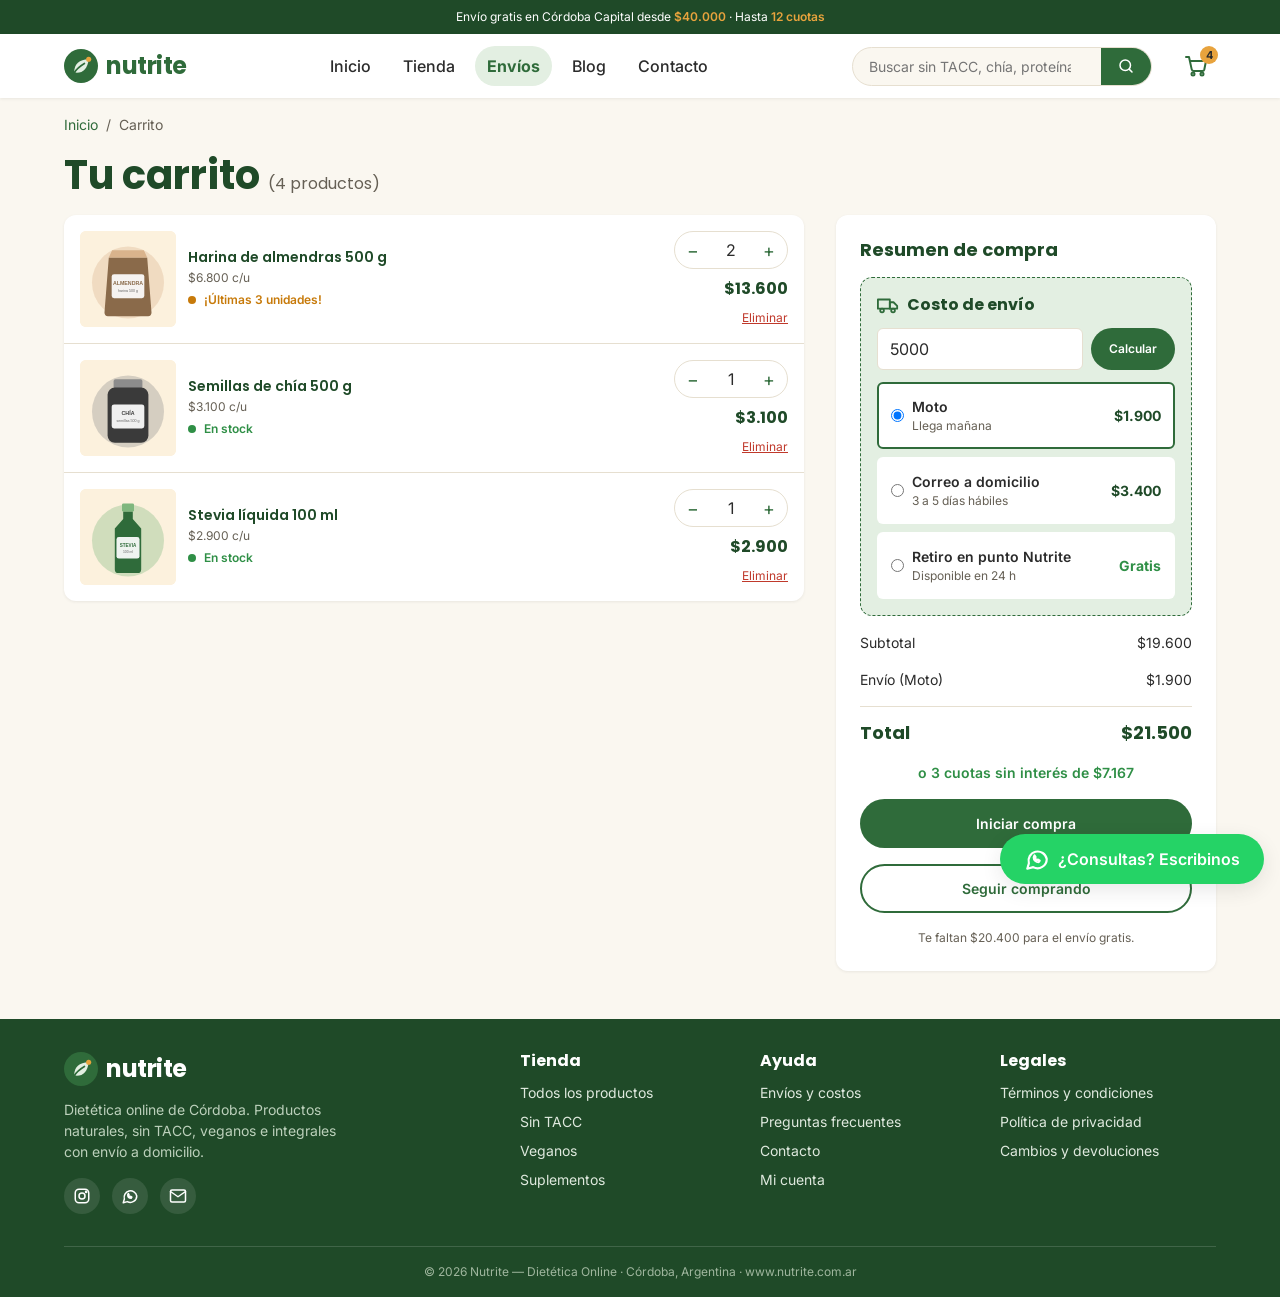
==== commit 2977873d: "Add files via upload" ====
--- a/carrito.html
+++ b/carrito.html
@@ -50,7 +50,7 @@
 
       <a href="carrito.html" class="carrito-icono" aria-label="Ver carrito (3 productos)">
         <img class="carrito-icono__imagen" src="assets/img/iconos/carrito.svg" alt="">
-        <span class="carrito-icono__contador">3</span>
+        <span class="carrito-icono__contador" id="contador">3</span>
       </a>
     </div>
   </header>
@@ -60,49 +60,10 @@
       <nav class="breadcrumb" aria-label="Migas de pan">
         <ol class="breadcrumb__lista"><li class="breadcrumb__item"><a class="breadcrumb__link" href="index.html">Inicio</a></li><li class="breadcrumb__item">Carrito</li></ol>
       </nav>
-      <h1>Tu carrito <span class="carrito__cantidad">(3 productos)</span></h1>
+      <h1>Tu carrito <span class="carrito__cantidad" id="cantidad-productos"></span></h1>
 
       <div class="carrito u-mt-4">
-        <ul class="carrito__lista">
-          <li class="item-carrito">
-            <img class="item-carrito__imagen" src="assets/img/productos/harina-almendras.svg" alt="Harina de almendras 500 g">
-            <div class="item-carrito__info">
-              <h3 class="item-carrito__nombre">Harina de almendras 500 g</h3>
-              <span class="item-carrito__unitario">$6.800 c/u</span>
-              <span class="stock stock--ultimas">¡Últimas 3 unidades!</span>
-            </div>
-            <div class="item-carrito__acciones">
-              <div class="cantidad"><button class="cantidad__boton" aria-label="Restar">−</button><input class="cantidad__input" type="number" value="2" aria-label="Cantidad"><button class="cantidad__boton" aria-label="Sumar">+</button></div>
-              <span class="item-carrito__subtotal">$13.600</span>
-              <button class="item-carrito__eliminar">Eliminar</button>
-            </div>
-          </li>
-          <li class="item-carrito">
-            <img class="item-carrito__imagen" src="assets/img/productos/semillas-chia.svg" alt="Semillas de chía 500 g">
-            <div class="item-carrito__info">
-              <h3 class="item-carrito__nombre">Semillas de chía 500 g</h3>
-              <span class="item-carrito__unitario">$3.100 c/u</span>
-              <span class="stock stock--disponible">En stock</span>
-            </div>
-            <div class="item-carrito__acciones">
-              <div class="cantidad"><button class="cantidad__boton" aria-label="Restar">−</button><input class="cantidad__input" type="number" value="1" aria-label="Cantidad"><button class="cantidad__boton" aria-label="Sumar">+</button></div>
-              <span class="item-carrito__subtotal">$3.100</span>
-              <button class="item-carrito__eliminar">Eliminar</button>
-            </div>
-          </li>
-          <li class="item-carrito">
-            <img class="item-carrito__imagen" src="assets/img/productos/stevia-liquida.svg" alt="Stevia líquida 100 ml">
-            <div class="item-carrito__info">
-              <h3 class="item-carrito__nombre">Stevia líquida 100 ml</h3>
-              <span class="item-carrito__unitario">$2.900 c/u</span>
-              <span class="stock stock--disponible">En stock</span>
-            </div>
-            <div class="item-carrito__acciones">
-              <div class="cantidad"><button class="cantidad__boton" aria-label="Restar">−</button><input class="cantidad__input" type="number" value="1" aria-label="Cantidad"><button class="cantidad__boton" aria-label="Sumar">+</button></div>
-              <span class="item-carrito__subtotal">$2.900</span>
-              <button class="item-carrito__eliminar">Eliminar</button>
-            </div>
-          </li>
+        <ul class="carrito__lista" id="lista-carrito">
         </ul>
 
         <aside class="resumen">
@@ -110,25 +71,26 @@
 
           <div class="calculadora-envio">
             <h3 class="calculadora-envio__titulo"><img class="calculadora-envio__icono" src="assets/img/iconos/envio.svg" alt=""> Costo de envío</h3>
-            <form class="calculadora-envio__form">
+            <form class="calculadora-envio__form" id="form-envio">
               <label for="cp-carrito" class="u-visualmente-oculto">Código postal</label>
               <input class="calculadora-envio__input" id="cp-carrito" type="text" inputmode="numeric" value="5000">
               <button class="btn btn--primario btn--chico" type="submit">Calcular</button>
             </form>
+            <p class="calculadora-envio__mensaje" id="cp-mensaje"></p>
             <div class="calculadora-envio__resultados">
-              <label class="opcion-envio"><span class="opcion-envio__info"><input type="radio" name="envio" checked><span><span class="opcion-envio__nombre">Moto</span><span class="opcion-envio__tiempo">Llega mañana</span></span></span><span class="opcion-envio__precio">$1.900</span></label>
-              <label class="opcion-envio"><span class="opcion-envio__info"><input type="radio" name="envio"><span><span class="opcion-envio__nombre">Correo a domicilio</span><span class="opcion-envio__tiempo">3 a 5 días hábiles</span></span></span><span class="opcion-envio__precio">$3.400</span></label>
-              <label class="opcion-envio"><span class="opcion-envio__info"><input type="radio" name="envio"><span><span class="opcion-envio__nombre">Retiro en punto Nutrite</span><span class="opcion-envio__tiempo">Disponible en 24 h</span></span></span><span class="opcion-envio__precio opcion-envio__precio--gratis">Gratis</span></label>
+              <label class="opcion-envio"><span class="opcion-envio__info"><input type="radio" name="envio" value="moto" checked><span><span class="opcion-envio__nombre">Moto</span><span class="opcion-envio__tiempo">Llega mañana</span></span></span><span class="opcion-envio__precio">$1.900</span></label>
+              <label class="opcion-envio"><span class="opcion-envio__info"><input type="radio" name="envio" value="correo"><span><span class="opcion-envio__nombre">Correo a domicilio</span><span class="opcion-envio__tiempo">3 a 5 días hábiles</span></span></span><span class="opcion-envio__precio">$3.400</span></label>
+              <label class="opcion-envio"><span class="opcion-envio__info"><input type="radio" name="envio" value="retiro"><span><span class="opcion-envio__nombre">Retiro en punto Nutrite</span><span class="opcion-envio__tiempo">Disponible en 24 h</span></span></span><span class="opcion-envio__precio opcion-envio__precio--gratis">Gratis</span></label>
             </div>
           </div>
 
-          <div class="resumen__linea"><span>Subtotal</span><span>$19.600</span></div>
-          <div class="resumen__linea"><span>Envío (Moto)</span><span>$1.900</span></div>
-          <div class="resumen__linea resumen__linea--total"><span>Total</span><span>$21.500</span></div>
-          <p class="producto__cuotas u-texto-centro">o 3 cuotas sin interés de $7.167</p>
-          <a class="btn btn--primario btn--bloque" href="checkout.html">Iniciar compra</a>
+          <div class="resumen__linea"><span>Subtotal</span><span id="resumen-subtotal">$0</span></div>
+          <div class="resumen__linea"><span id="resumen-envio-nombre">Envío</span><span id="resumen-envio">$0</span></div>
+          <div class="resumen__linea resumen__linea--total"><span>Total</span><span id="resumen-total">$0</span></div>
+          <p class="producto__cuotas u-texto-centro" id="resumen-cuotas"></p>
+          <a class="btn btn--primario btn--bloque" id="btn-iniciar-compra" href="checkout.html">Iniciar compra</a>
           <a class="btn btn--secundario btn--bloque" href="catalogo.html">Seguir comprando</a>
-          <p class="resumen__nota">Te faltan $20.400 para el envío gratis.</p>
+          <p class="resumen__nota" id="resumen-nota"></p>
         </aside>
       </div>
     </div>
@@ -184,5 +146,6 @@
     <img class="whatsapp-flotante__icono" src="assets/img/iconos/chat-blanco.svg" alt="">
     <span class="whatsapp-flotante__texto">¿Consultas? Escribinos</span>
   </a>
+  <script type="module" src="assets/js/carrito.js"></script>
 </body>
 </html>
--- a/assets/css/main.css
+++ b/assets/css/main.css
@@ -1241,3 +1241,9 @@
   .u-solo-mobile { display: none; }
   .u-solo-desktop { display: initial; }
 }
+
+.carrito__vacio { list-style: none; padding: 2rem; text-align: center; }
+.calculadora-envio__mensaje { font-size: .875rem; margin: .5rem 0; }
+.calculadora-envio__mensaje.is-error { color: #c0392b; }
+.resumen__linea--descuento { color: var(--color-primario-oscuro); font-weight: 600; }
+.cuotas__fila { cursor: pointer; }
